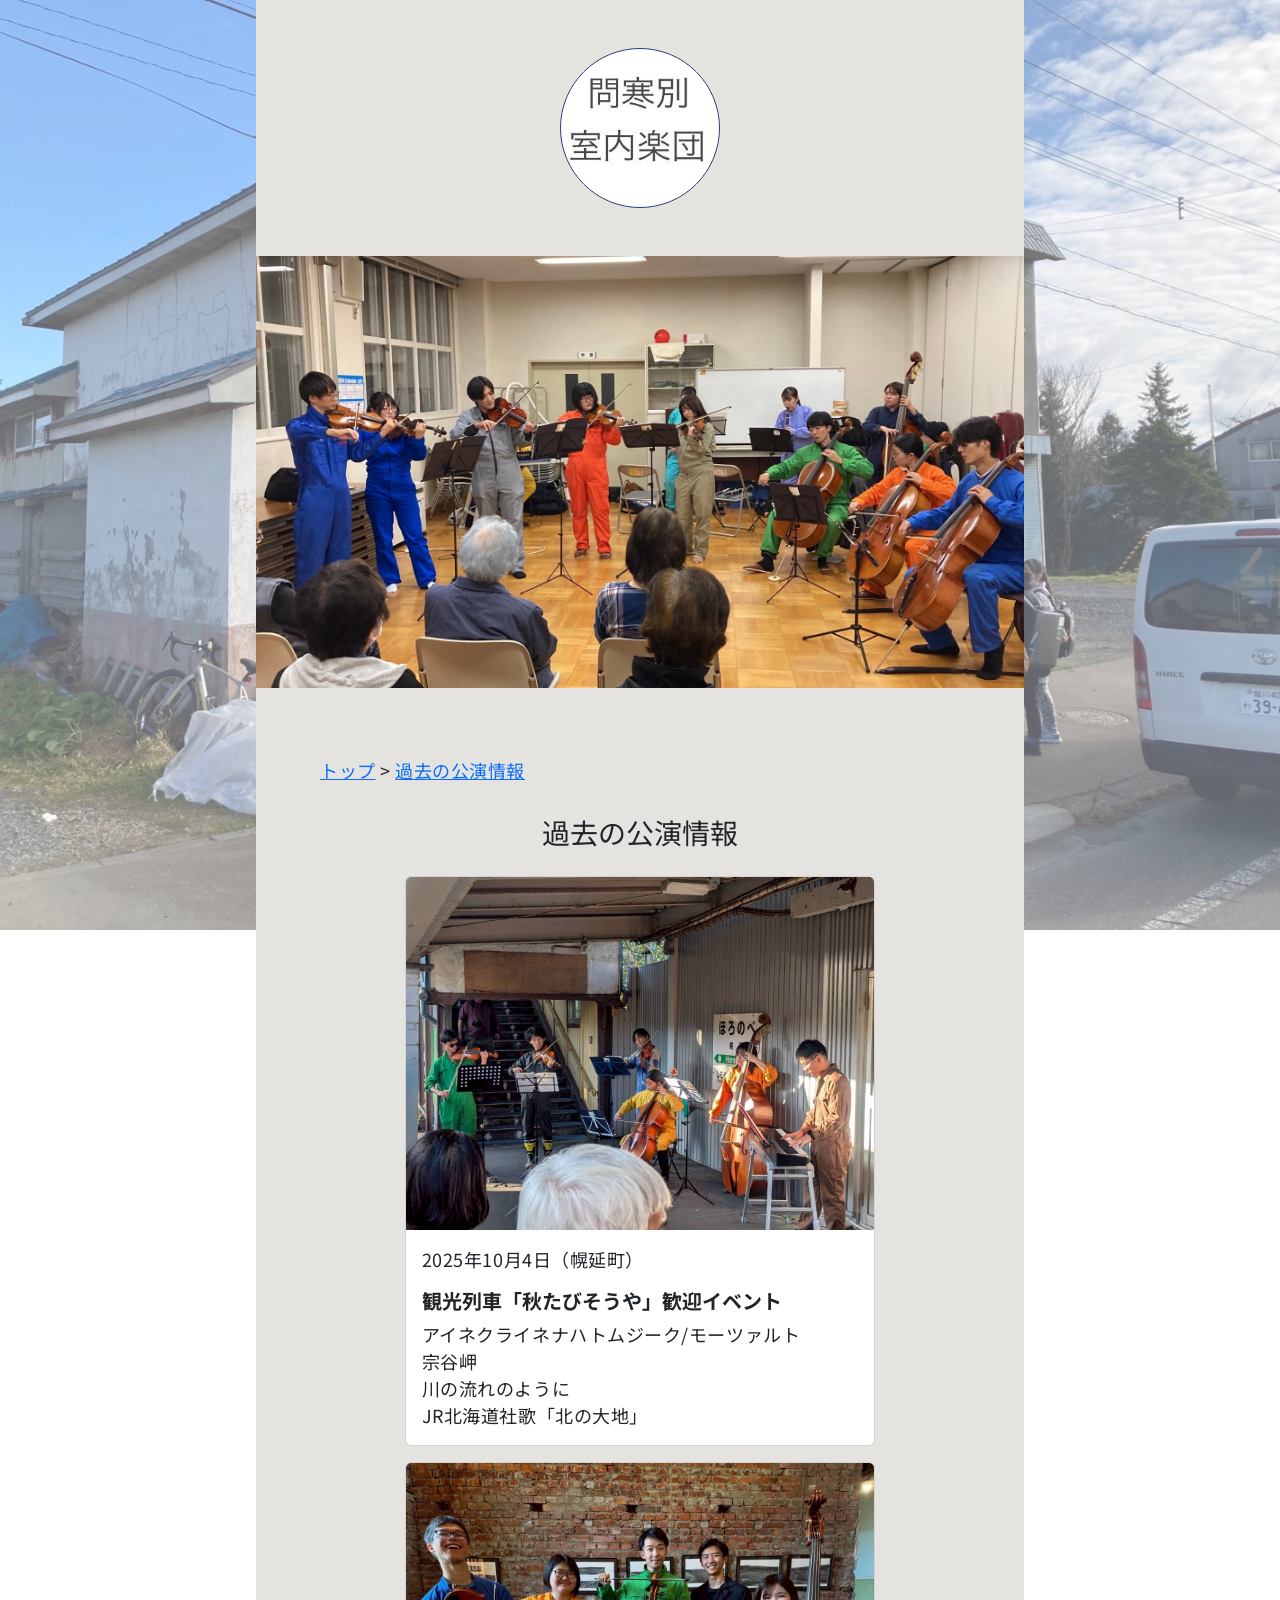
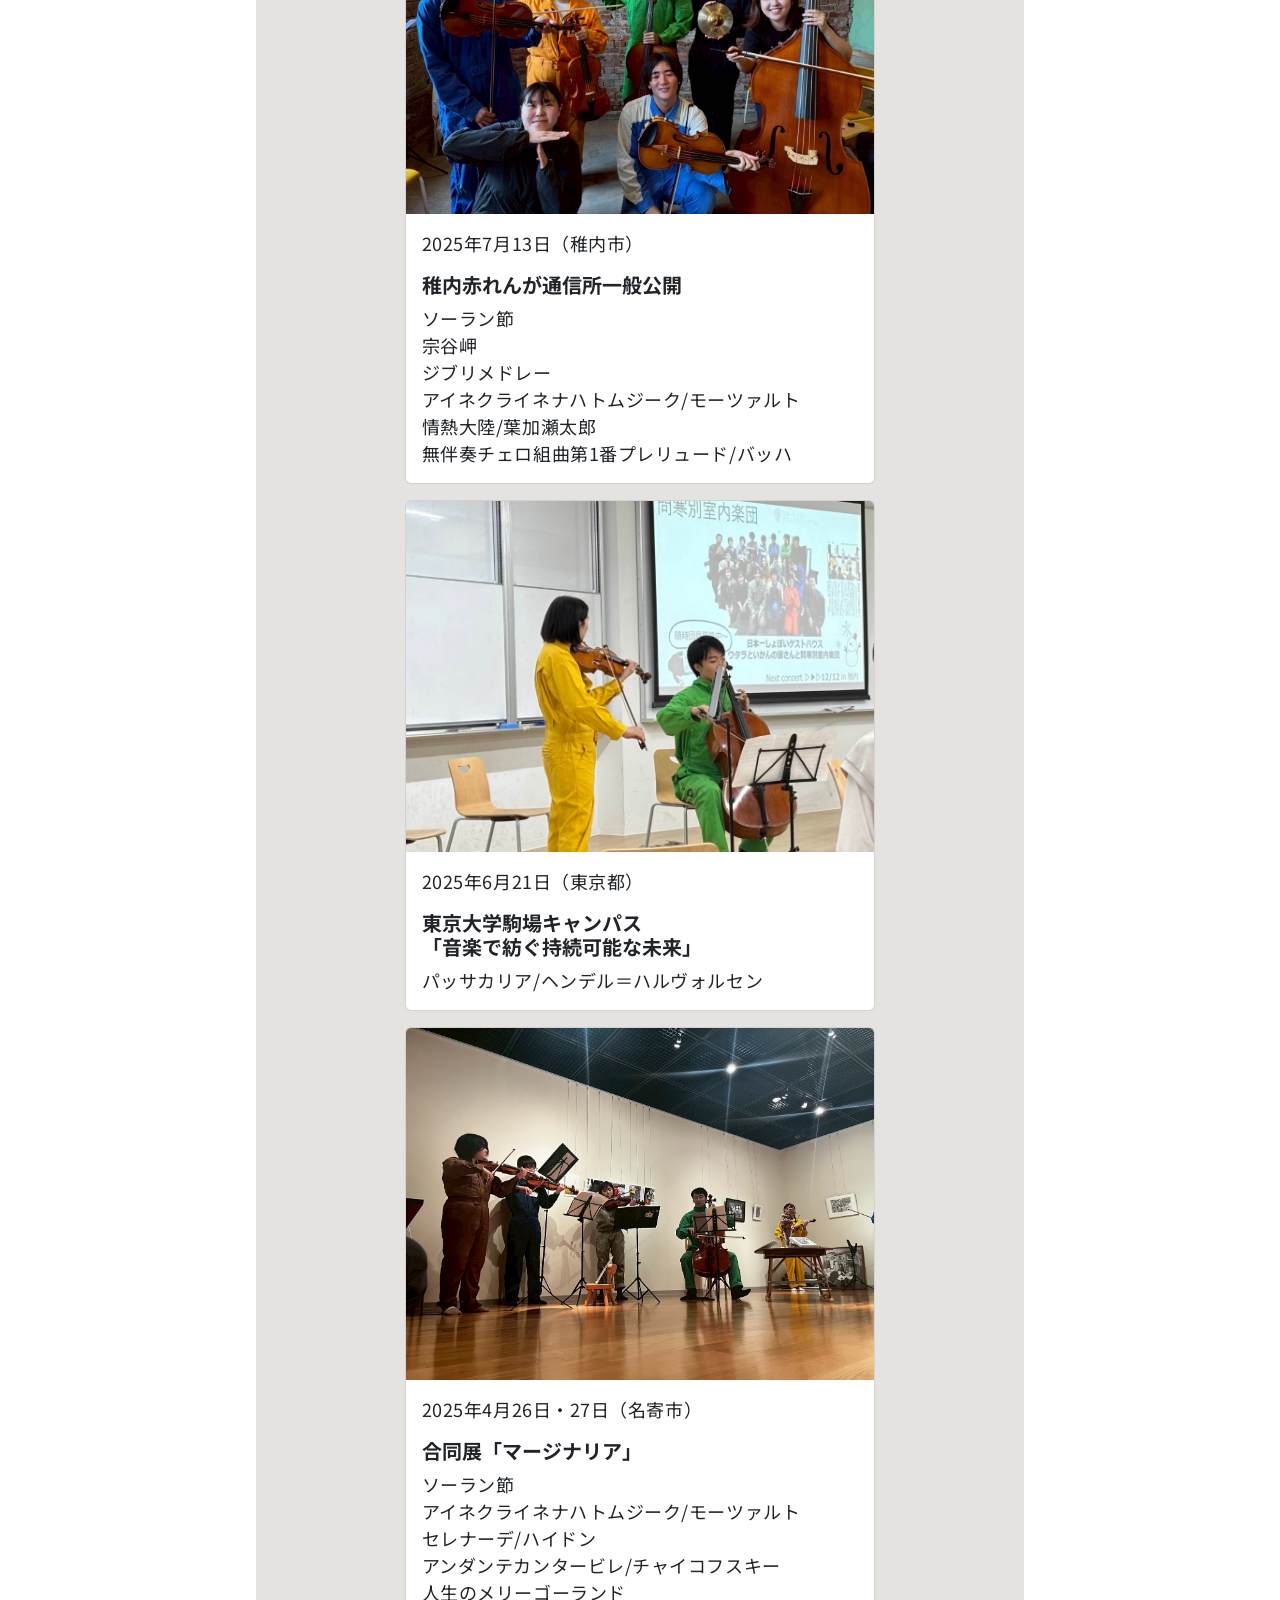
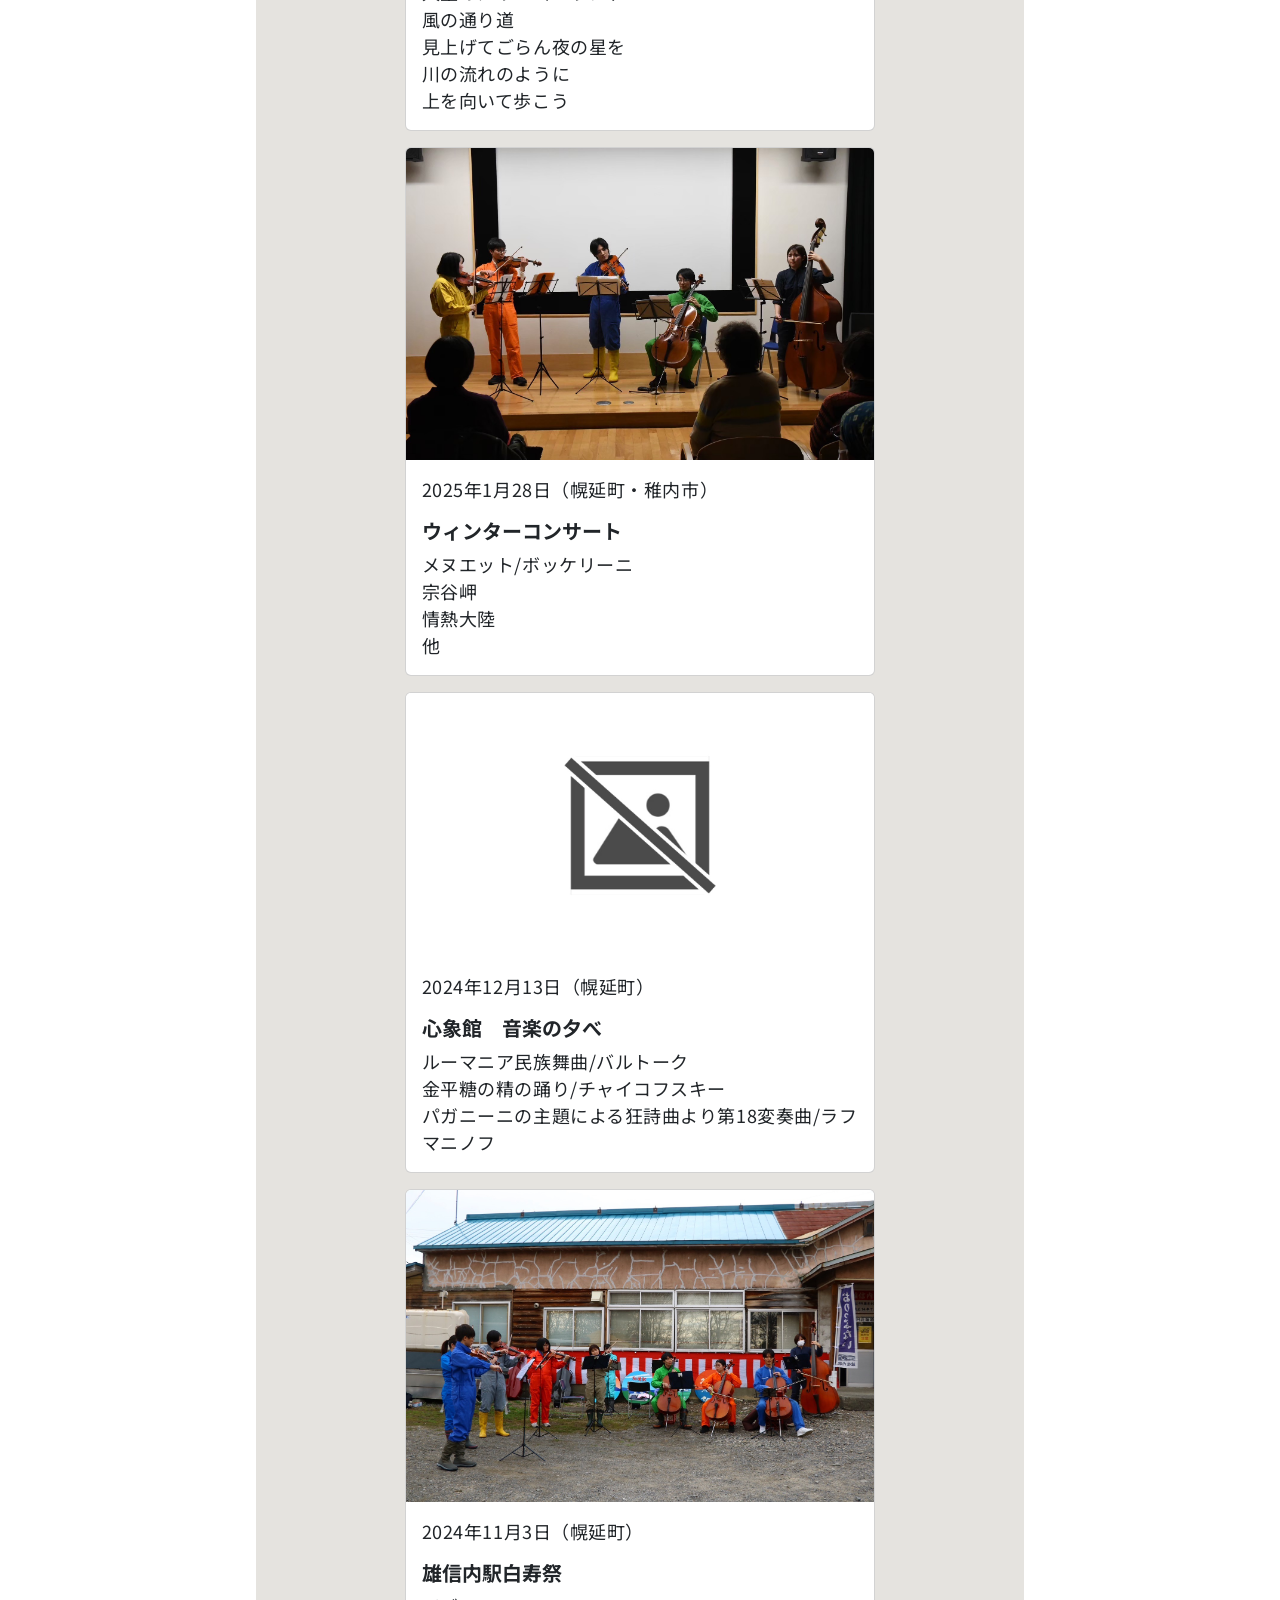
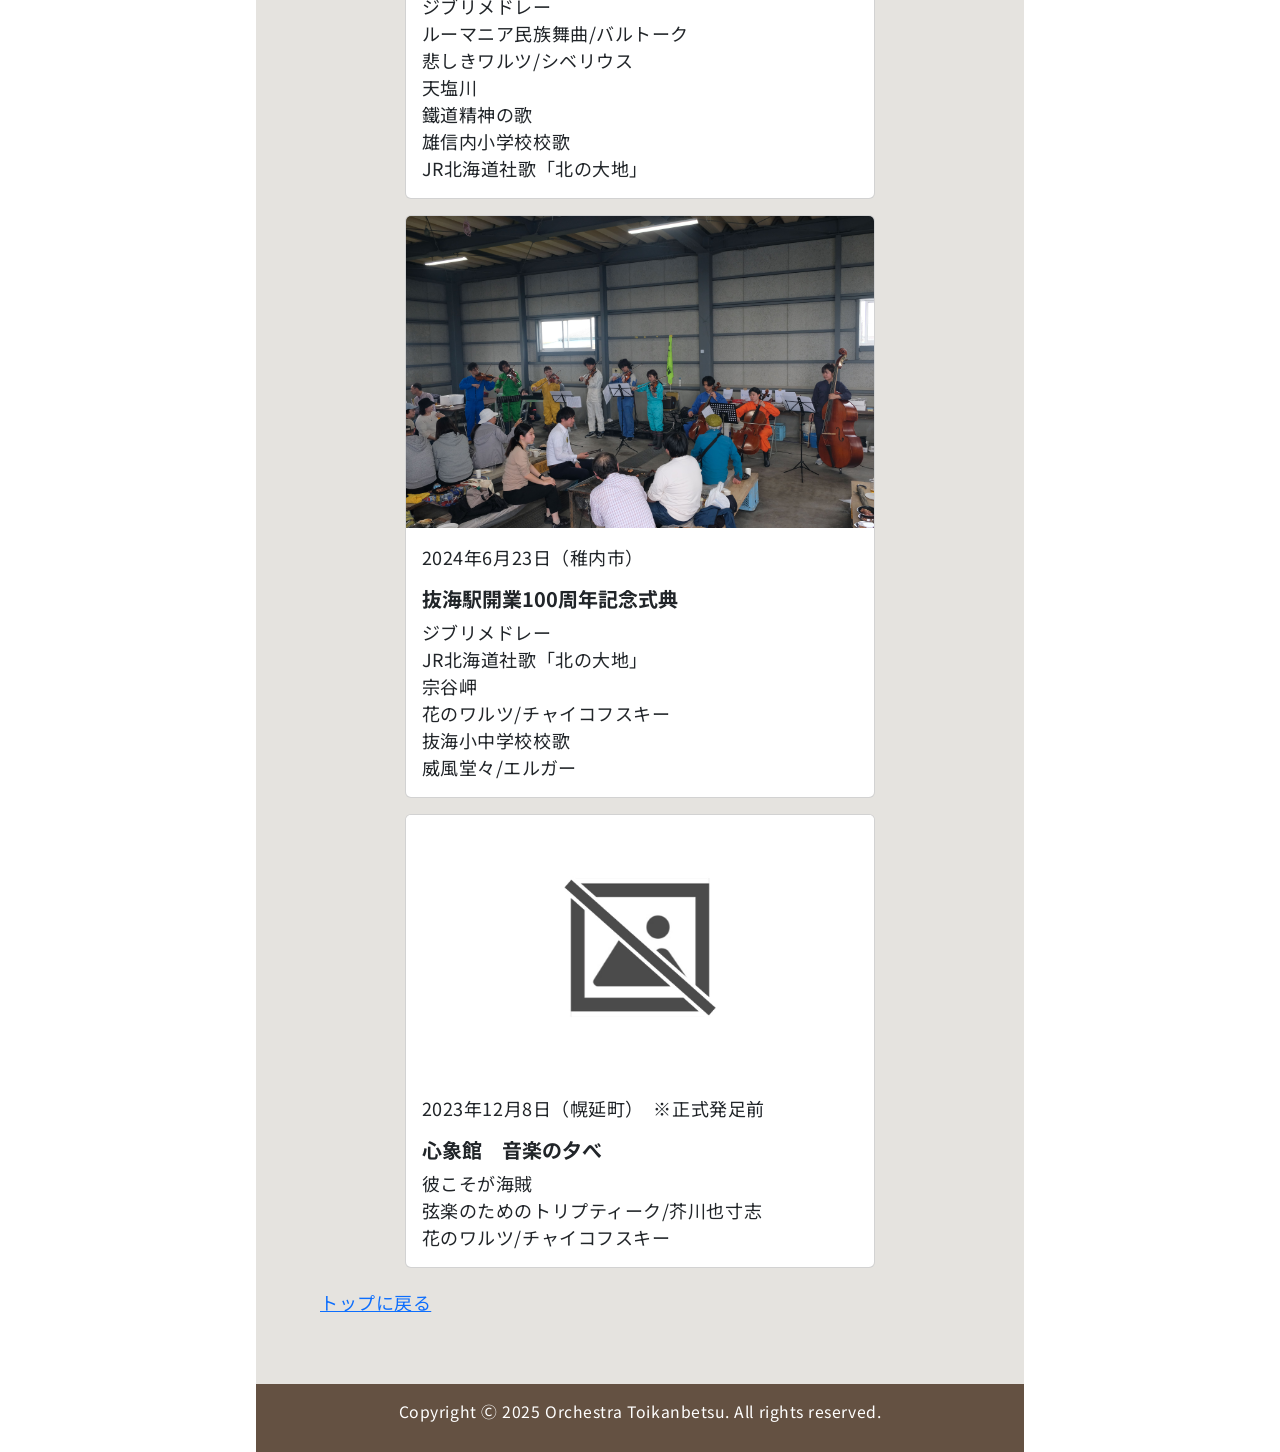
==== concert.html @ 3e986ba6 "upload files" ====
<!DOCTYPE html>
<html lang="ja">
<head>
    <meta name="viewport" content="width=device-width, initial-scale=1.0, maximum-scale=1.0, minimum-scale=1.0">
    <meta charset="UTF-8">
    <title>公演情報</title>

    <link rel="preconnect" href="https://fonts.googleapis.com">
    <link rel="preconnect" href="https://fonts.gstatic.com" crossorigin>
    <link href="https://fonts.googleapis.com/css2?family=Noto+Sans+JP:wght@100..900&display=swap" rel="stylesheet">

    <link href="https://cdn.jsdelivr.net/npm/bootstrap@5.3.0/dist/css/bootstrap.min.css" rel="stylesheet" integrity="sha384-9ndCyUaIbzAi2FUVXJi0CjmCapSmO7SnpJef0486qhLnuZ2cdeRhO02iuK6FUUVM" crossorigin="anonymous">
    <script src="https://cdn.jsdelivr.net/npm/bootstrap@5.3.0/dist/js/bootstrap.bundle.min.js" integrity="sha384-geWF76RCwLtnZ8qwWowPQNguL3RmwHVBC9FhGdlKrxdiJJigb/j/68SIy3Te4Bkz" crossorigin="anonymous"></script>

    <link rel="stylesheet" href="style.css">
</head>
<body>
    <div class="container p-0 h-100">
        <header class="pt-5 pb-5">
            <a href="index.html">
                <div id="headerIcon" class="mx-auto"></div>
            </a>
        </header>

        <img id="topImg" src="img/header.jpg">

        <div class="contents mx-auto">
            <div class="m-3">
                <p><a href="index.html">トップ</a> > <a href="#">過去の公演情報</a></p>
            </div>
            
            <div id="concerts">
                <h3 class="text-center">過去の公演情報</h3>
                    <div class="concert card m-3 mx-auto">
                        <img src="img/concerts/20251004.jpg" class="card-img-top">
                        <div class="card-body">
                            <p class="card-text">2025年10月4日（幌延町）</p>
                            <h5 class="card-title">観光列車「秋たびそうや」歓迎イベント</h5>
                            <p class="card-text">
                                アイネクライネナハトムジーク/モーツァルト<br>
                                宗谷岬<br>
                                川の流れのように<br>
                                JR北海道社歌「北の大地」
                            </p>
                        </div>
                    </div>

                    <div class="concert card m-3 mx-auto">
                        <img src="img/concerts/20250713.jpg" class="card-img-top">
                        <div class="card-body">
                            <p class="card-text">2025年7月13日（稚内市）</p>
                            <h5 class="card-title">稚内赤れんが通信所一般公開</h5>
                            <p class="card-text">
                                ソーラン節<br>
                                宗谷岬<br>
                                ジブリメドレー<br>
                                アイネクライネナハトムジーク/モーツァルト<br>
                                情熱大陸/葉加瀬太郎<br>
                                無伴奏チェロ組曲第1番プレリュード/バッハ
                            </p>
                        </div>
                    </div>

                    <div class="concert card m-3 mx-auto">
                        <img src="img/concerts/20250621.jpg" class="card-img-top">
                        <div class="card-body">
                            <p class="card-text">2025年6月21日（東京都）</p>
                            <h5 class="card-title">東京大学駒場キャンパス<br>
                                「音楽で紡ぐ持続可能な未来」</h5>
                            <p class="card-text">
                                パッサカリア/ヘンデル＝ハルヴォルセン
                            </p>
                        </div>
                    </div>

                    <div class="concert card m-3 mx-auto">
                        <img src="img/concerts/20250426.jpg" class="card-img-top">
                        <div class="card-body">
                            <p class="card-text">2025年4月26日・27日（名寄市）</p>
                            <h5 class="card-title">合同展「マージナリア」</h5>
                            <p class="card-text">
                                ソーラン節<br>
                                アイネクライネナハトムジーク/モーツァルト<br>
                                セレナーデ/ハイドン<br>
                                アンダンテカンタービレ/チャイコフスキー<br>
                                人生のメリーゴーランド<br>
                                風の通り道<br>
                                見上げてごらん夜の星を<br>
                                川の流れのように<br>
                                上を向いて歩こう
                            </p>
                        </div>
                    </div>

                    <div class="concert card m-3 mx-auto">
                        <img src="img/concerts/20250128.jpg" class="card-img-top">
                        <div class="card-body">
                            <p class="card-text">2025年1月28日（幌延町・稚内市）</p>
                            <h5 class="card-title">ウィンターコンサート</h5>
                            <p class="card-text">
                                メヌエット/ボッケリーニ<br>
                                宗谷岬<br>
                                情熱大陸<br>
                                他
                            </p>
                        </div>
                    </div>

                    <div class="concert card m-3 mx-auto">
                        <img src="img/concerts/NoImage.jpg" class="card-img-top">
                        <div class="card-body">
                            <p class="card-text">2024年12月13日（幌延町）</p>
                            <h5 class="card-title">心象館　音楽の夕べ</h5>
                            <p class="card-text">
                                ルーマニア民族舞曲/バルトーク<br>
                                金平糖の精の踊り/チャイコフスキー<br>
                                パガニーニの主題による狂詩曲より第18変奏曲/ラフマニノフ
                            </p>
                        </div>
                    </div>

                    <div class="concert card m-3 mx-auto">
                        <img src="img/concerts/20241103.jpg" class="card-img-top">
                        <div class="card-body">
                            <p class="card-text">2024年11月3日（幌延町）</p>
                            <h5 class="card-title">雄信内駅白寿祭</h5>
                            <p class="card-text">
                                ジブリメドレー<br>
                                ルーマニア民族舞曲/バルトーク<br>
                                悲しきワルツ/シベリウス<br>
                                天塩川<br>
                                鐵道精神の歌<br>
                                雄信内小学校校歌<br>
                                JR北海道社歌「北の大地」
                            </p>
                        </div>
                    </div>

                    <div class="concert card m-3 mx-auto">
                        <img src="img/concerts/20240623.jpg" class="card-img-top">
                        <div class="card-body">
                            <p class="card-text">2024年6月23日（稚内市）</p>
                            <h5 class="card-title">抜海駅開業100周年記念式典</h5>
                            <p class="card-text">
                                ジブリメドレー<br>
                                JR北海道社歌「北の大地」<br>
                                宗谷岬<br>
                                花のワルツ/チャイコフスキー<br>
                                抜海小中学校校歌<br>
                                威風堂々/エルガー
                            </p>
                        </div>
                    </div>

                    <div class="concert card m-3 mx-auto">
                        <img src="img/concerts/NoImage.jpg" class="card-img-top">
                        <div class="card-body">
                            <p class="card-text">2023年12月8日（幌延町）　※正式発足前</p>
                            <h5 class="card-title">心象館　音楽の夕べ</h5>
                            <p class="card-text">
                                彼こそが海賊<br>
                                弦楽のためのトリプティーク/芥川也寸志<br>
                                花のワルツ/チャイコフスキー
                            </p>
                        </div>
                    </div>
            </div>

            <div class="m-3">
                <p><a href="index.html">トップに戻る</a></p>
            </div>
        </div>

        <footer class="p-2">
            <p class="text-center"><small>Copyright Ⓒ 2025 Orchestra Toikanbetsu. All rights reserved.</small></p>
        </footer>
        
    </div>
    
</body>
</html>
---- style.css ----
/* フォント */
h1, h2, h3{
    font-family: "Noto Sans JP", sans-serif !important;
    font-weight: 400;
    line-height: 2; 
  }
p{
    font-family: "Noto Sans JP", sans-serif !important;
    font-optical-sizing: auto;
    font-style: normal;
    /* font-size: 18px; */
    font-size: clamp(0.875rem, 1vw + 0.5rem, 1.125rem);
    line-height: 2;
    letter-spacing: 0.03em;
}
.concert h5{
    font-family: "Noto Sans JP", sans-serif !important;
    font-weight: 700;
}
.concert p{
    line-height: 1.5; 
}

/* 共通 */
.container {
    width: 768px;
    background-color: #E5E3DF;
}

/* ヘッダー */
#headerIcon {
    background-image: url(img/config/header-icon.jpg);
    background-size: 100%;
    background-position: center;
    background-repeat: no-repeat;
    border: solid 1px #2F3D75;
    border-radius: 50%;
}
#topImg {
    width: 100%;
    object-fit: cover;
}

/* フッター */
footer {
    color: white;
    background-color: #645142;
}

/* メニュー */
#menuIcon {
    position: fixed;
    top: 20px;
    right: 20px;
    width: 50px;
    height: 50px;
    background: #2F3D75;
    border-radius: 50%;
    box-shadow: 0 4px 6px rgba(0, 0, 0, 0.1);
    display: flex;
    flex-direction: column;
    justify-content: center;
    align-items: center;
    cursor: pointer;
    transition: transform 0.3s;
    z-index: 1000;
    background-image: url('img/config/menu-icon.svg');
    background-size: 50%;
    background-position: center;
    background-repeat: no-repeat;
}

#menuIcon:hover {
    transform: scale(1.1);
}

#menuIcon.open {
    background-image: url('img/config/close-icon.svg');
    background-size: 50%;
    background-position: center;
    background-repeat: no-repeat;
}

#menuOverlay {
    position: fixed;
    top: 0;
    left: 0;
    width: 100%;
    height: 100%;
    background: rgba(0, 0, 0, 0.8);
    display: flex;
    justify-content: center;
    align-items: center;
    opacity: 0;
    visibility: hidden;
    transition: opacity 0.3s, visibility 0.3s;
    z-index: 999;
}

#menuContent {
    background-color: white;
    padding: 20px;
    border-radius: 10px;
    text-align: center;
    width: 80%;
    max-width: 300px;
}

#menuList {
    list-style: none;
    padding: 0;
}
#menuList li {
    margin: 15px 0;
}
#menuList a {
    text-decoration: none;
    color: black;
    font-size: 18px;
    transition: color 0.3s;
}
#menuList a:hover {
    color: #ffcc00;
}

#menuOverlay.active {
    opacity: 1;
    visibility: visible;
}

/* ギャラリー */
.scroll-container {
    overflow-x: auto;
    white-space: nowrap;
    -webkit-overflow-scrolling: touch;
    scrollbar-width: none;
}
.scroll-item {
    width: 250px;
    height: auto;
    margin-right: 20px;
    object-fit: cover;
}

/* 広告 */
#advertisment {
    display: flex;
    text-align: center;
}


/* PC・タブレットサイズ*/
@media screen and (min-width:576px){
    body {
        background-image: url('img/background.jpg');
        background-size: cover;
        background-attachment: fixed;
        background-position: center;
        background-repeat: no-repeat;
        background-color:rgba(255,255,255,0.4);
        background-blend-mode:lighten;
    }
    header {
        padding-top: 3rem;
        padding-bottom: 3rem;
    }
    #headerIcon {
        width: 10rem;
        height: 10rem;
    }
    #advertisement img{
        width: 49.5%;
        padding: 0 3%;
    }
    .contents {
        padding: 3rem;
    }
    .concert.card {
        width: 70%;
    }    
}
/* スマホサイズ */
@media screen and (max-width: 575px) {
    body {
        background-image: none;
    }
    header {
        padding-top: 1rem;
        padding-bottom: 1rem;
    }
    #headerIcon {
        width: 7rem;
        height: 7rem;
    }
    .container {
        width: 100%;
    }
    #advertisement img{
        display: block;
        margin: 1rem auto;
        width: 80%;
    }
    .contents {
        padding: 1rem;
    }
    .concert.card {
        width: 90%;
    }
}
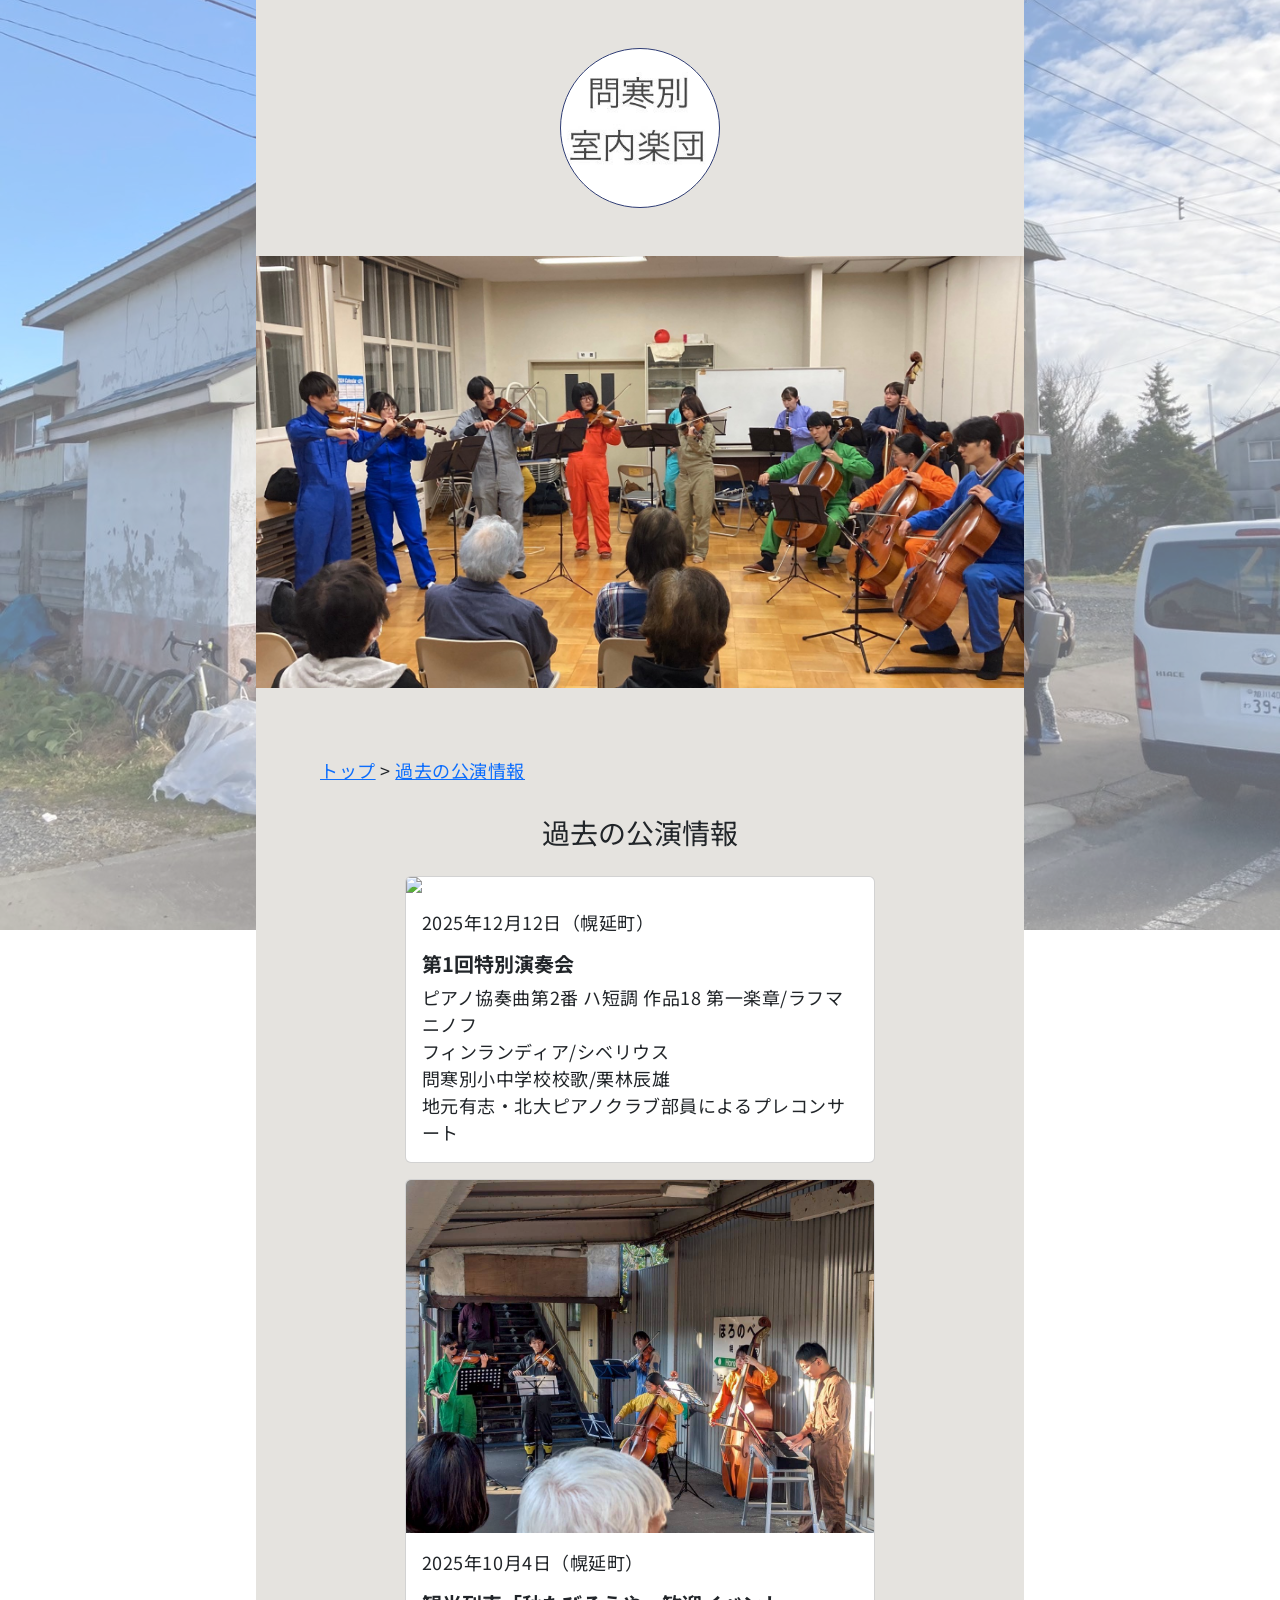
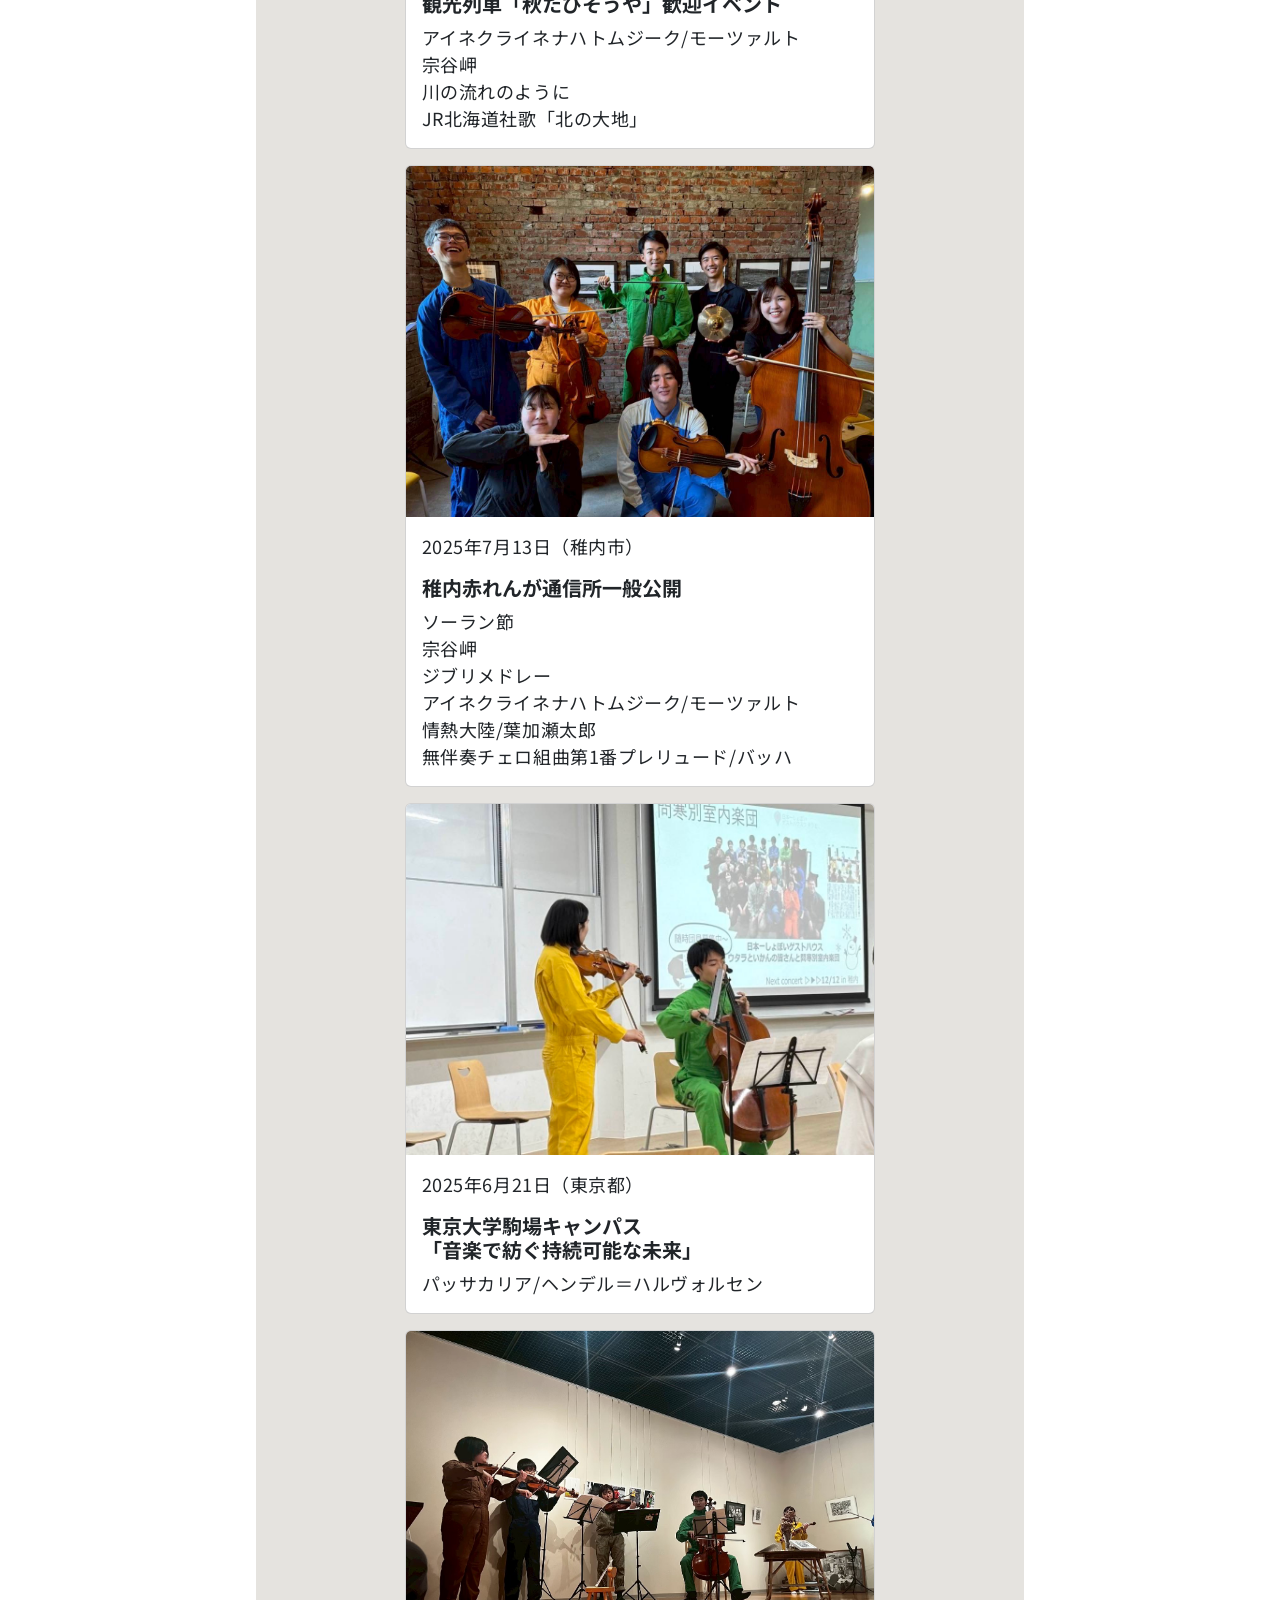
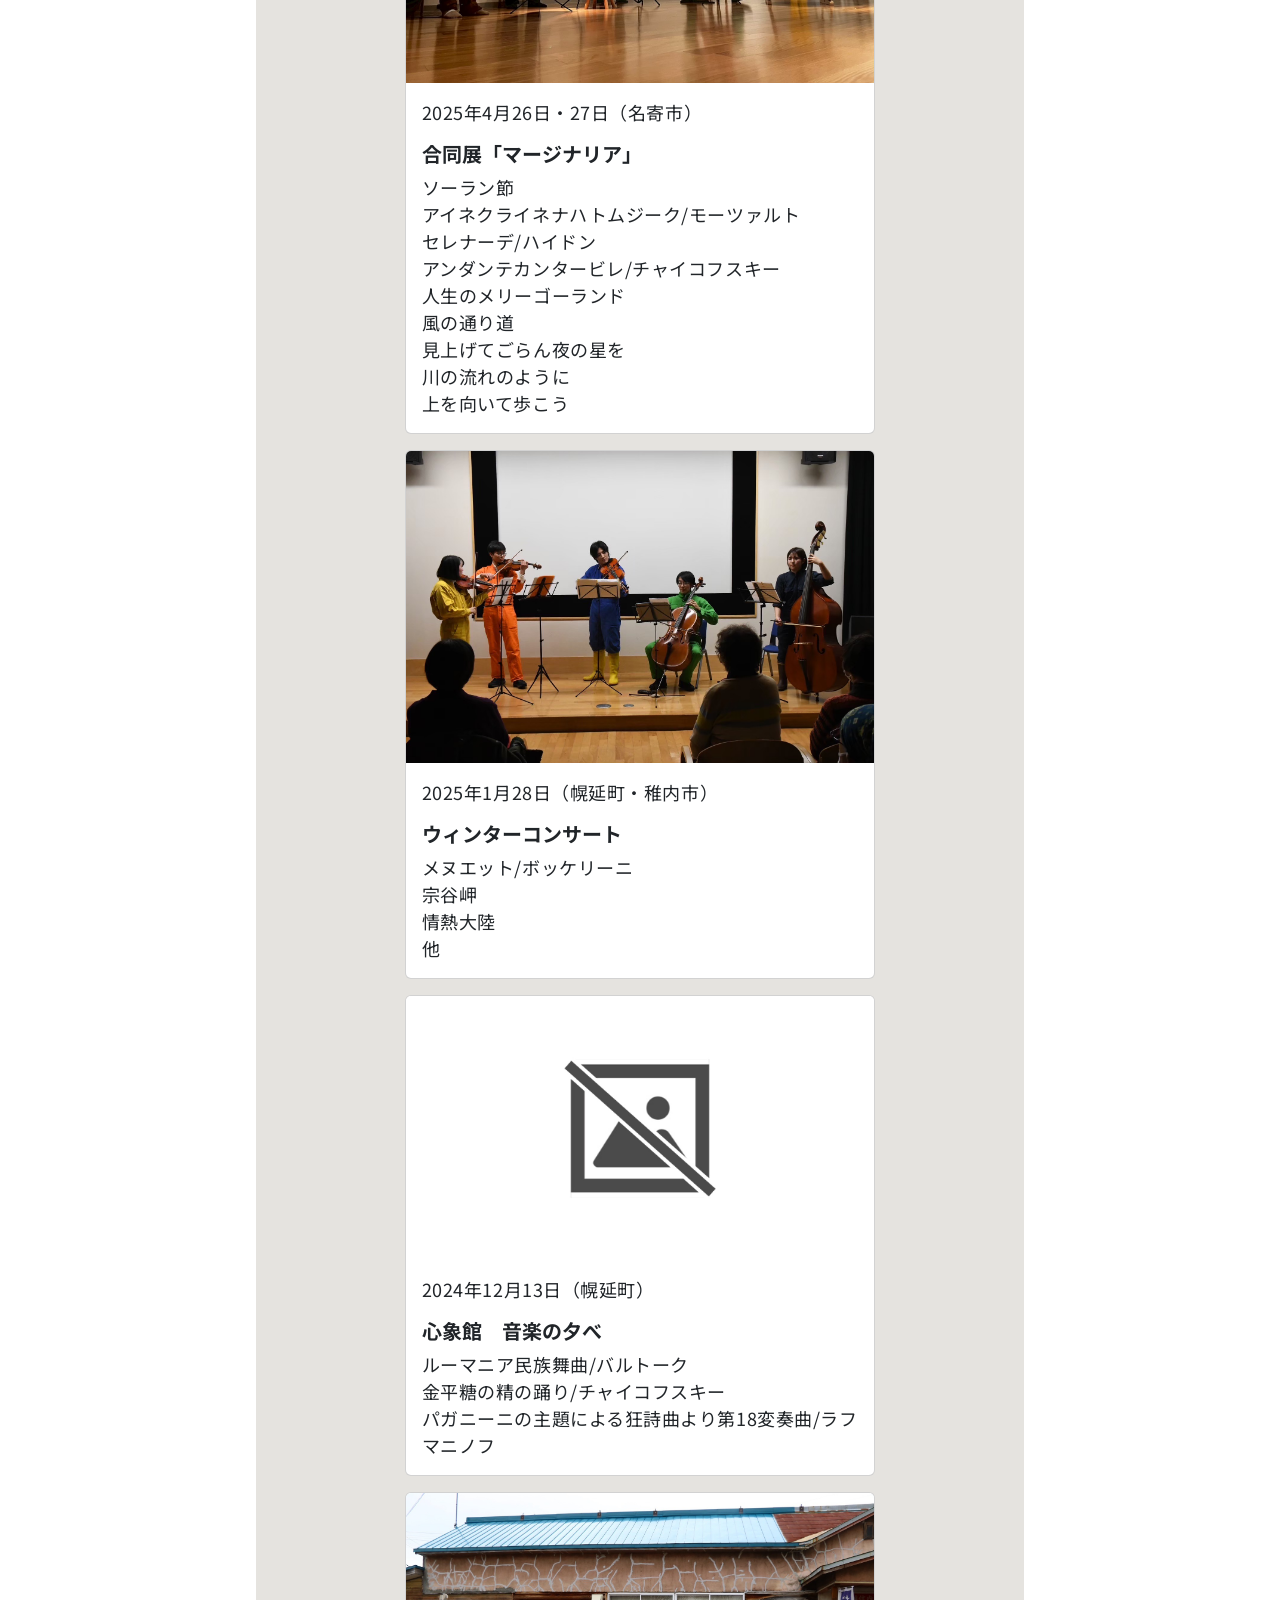
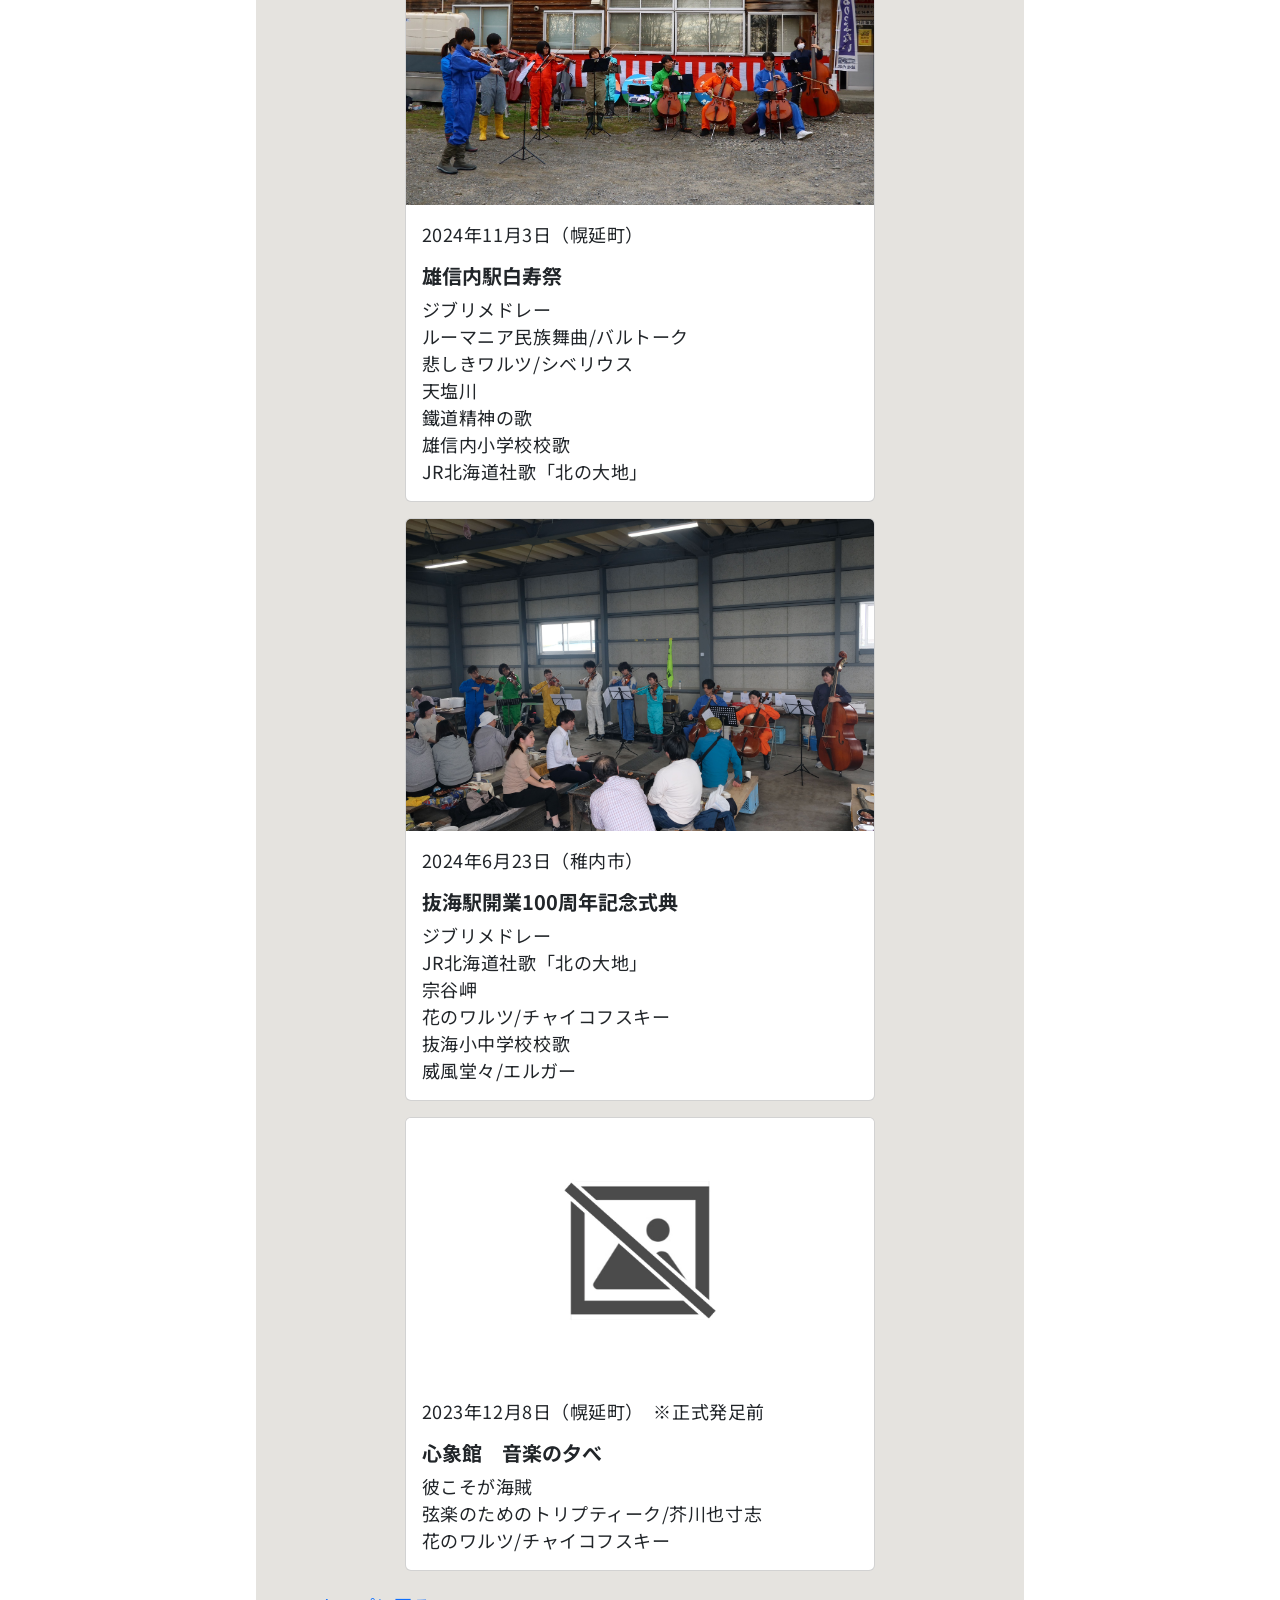
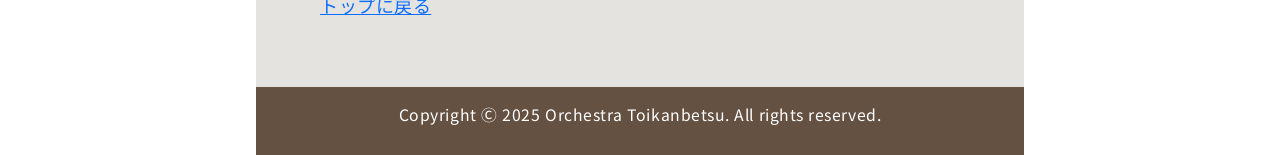
==== commit d20af0b8: "Update concert.html" ====
--- a/concert.html
+++ b/concert.html
@@ -31,6 +31,20 @@
             
             <div id="concerts">
                 <h3 class="text-center">過去の公演情報</h3>
+                    <div class="concert card m-3 mx-auto">
+                        <img src="img/concerts/20251212.jpg" class="card-img-top">
+                        <div class="card-body">
+                            <p class="card-text">2025年12月12日（幌延町）</p>
+                            <h5 class="card-title">第1回特別演奏会</h5>
+                            <p class="card-text">
+                                ピアノ協奏曲第2番 ハ短調 作品18 第一楽章/ラフマニノフ<br>
+                                フィンランディア/シベリウス<br>
+                                問寒別小中学校校歌/栗林辰雄<br>
+                                地元有志・北大ピアノクラブ部員によるプレコンサート
+                            </p>
+                        </div>
+                    </div>
+                
                     <div class="concert card m-3 mx-auto">
                         <img src="img/concerts/20251004.jpg" class="card-img-top">
                         <div class="card-body">
@@ -178,4 +192,4 @@
     </div>
     
 </body>
-</html>+</html>
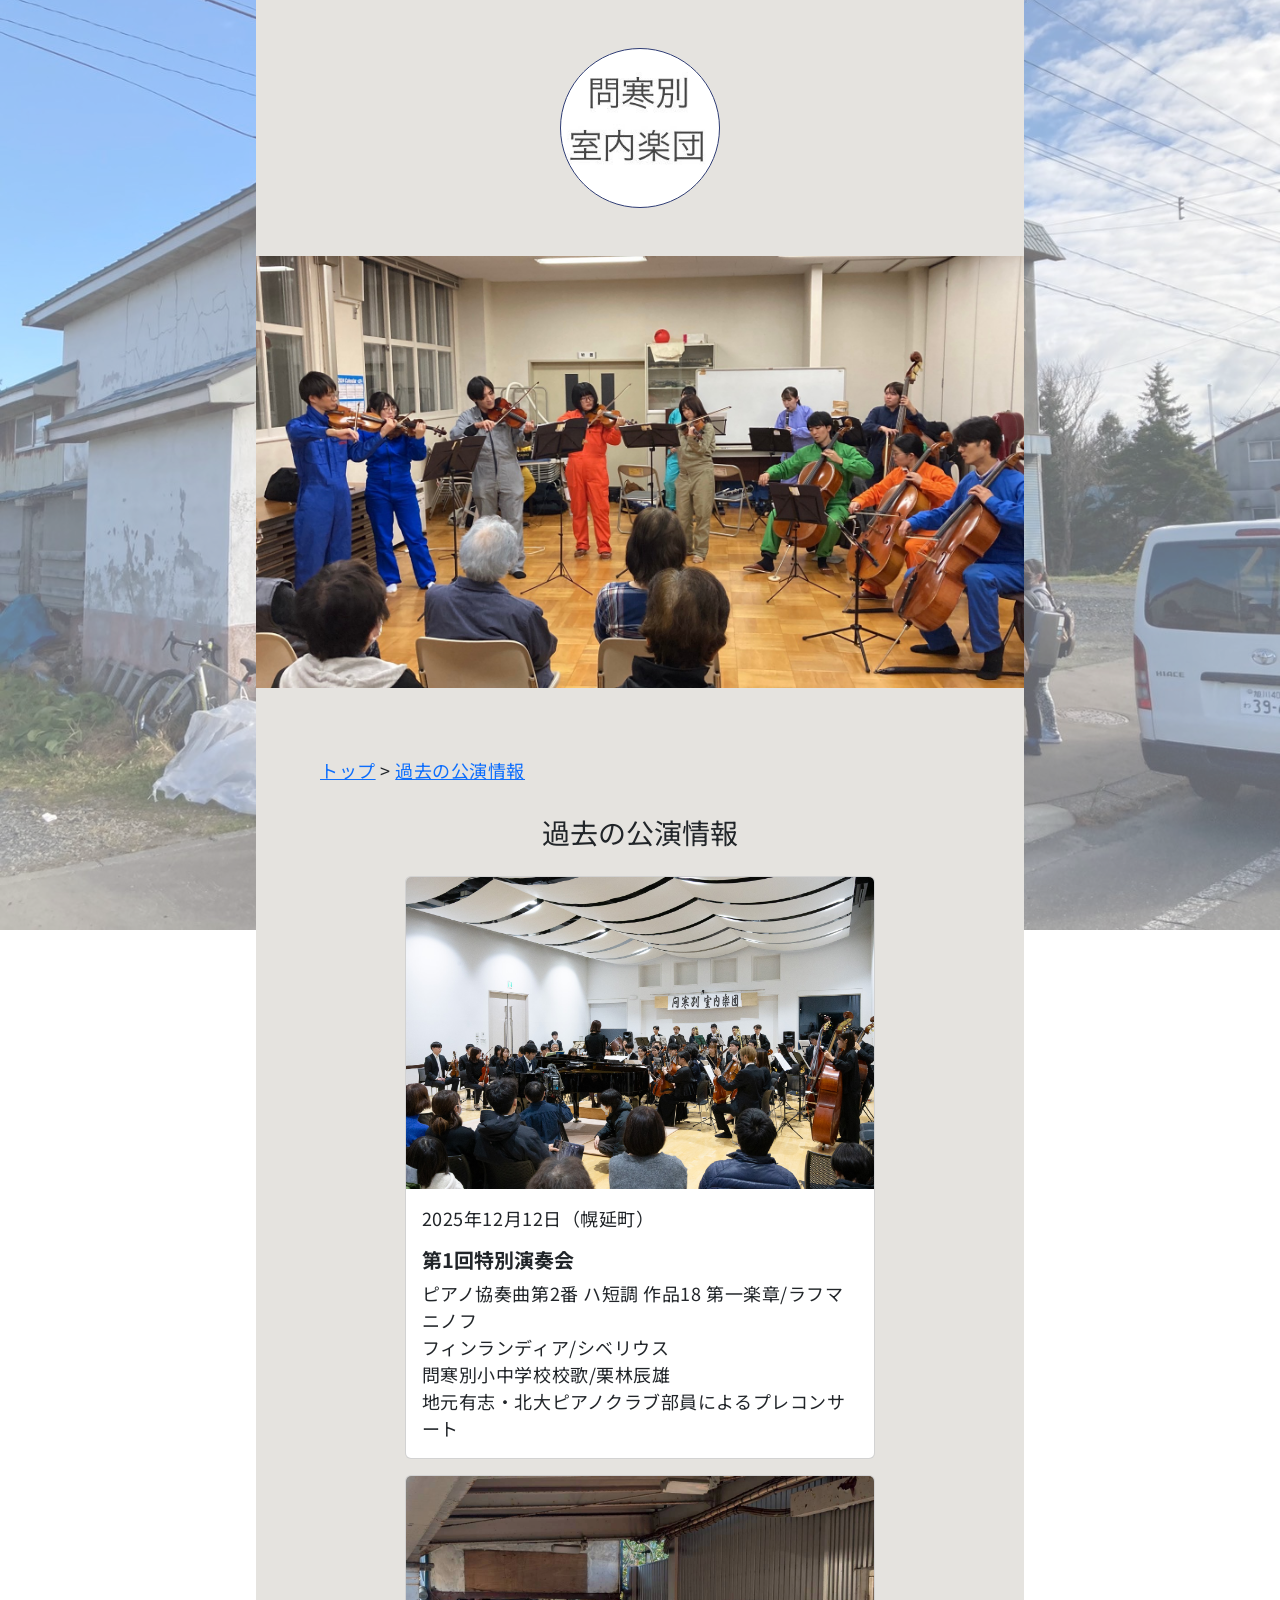
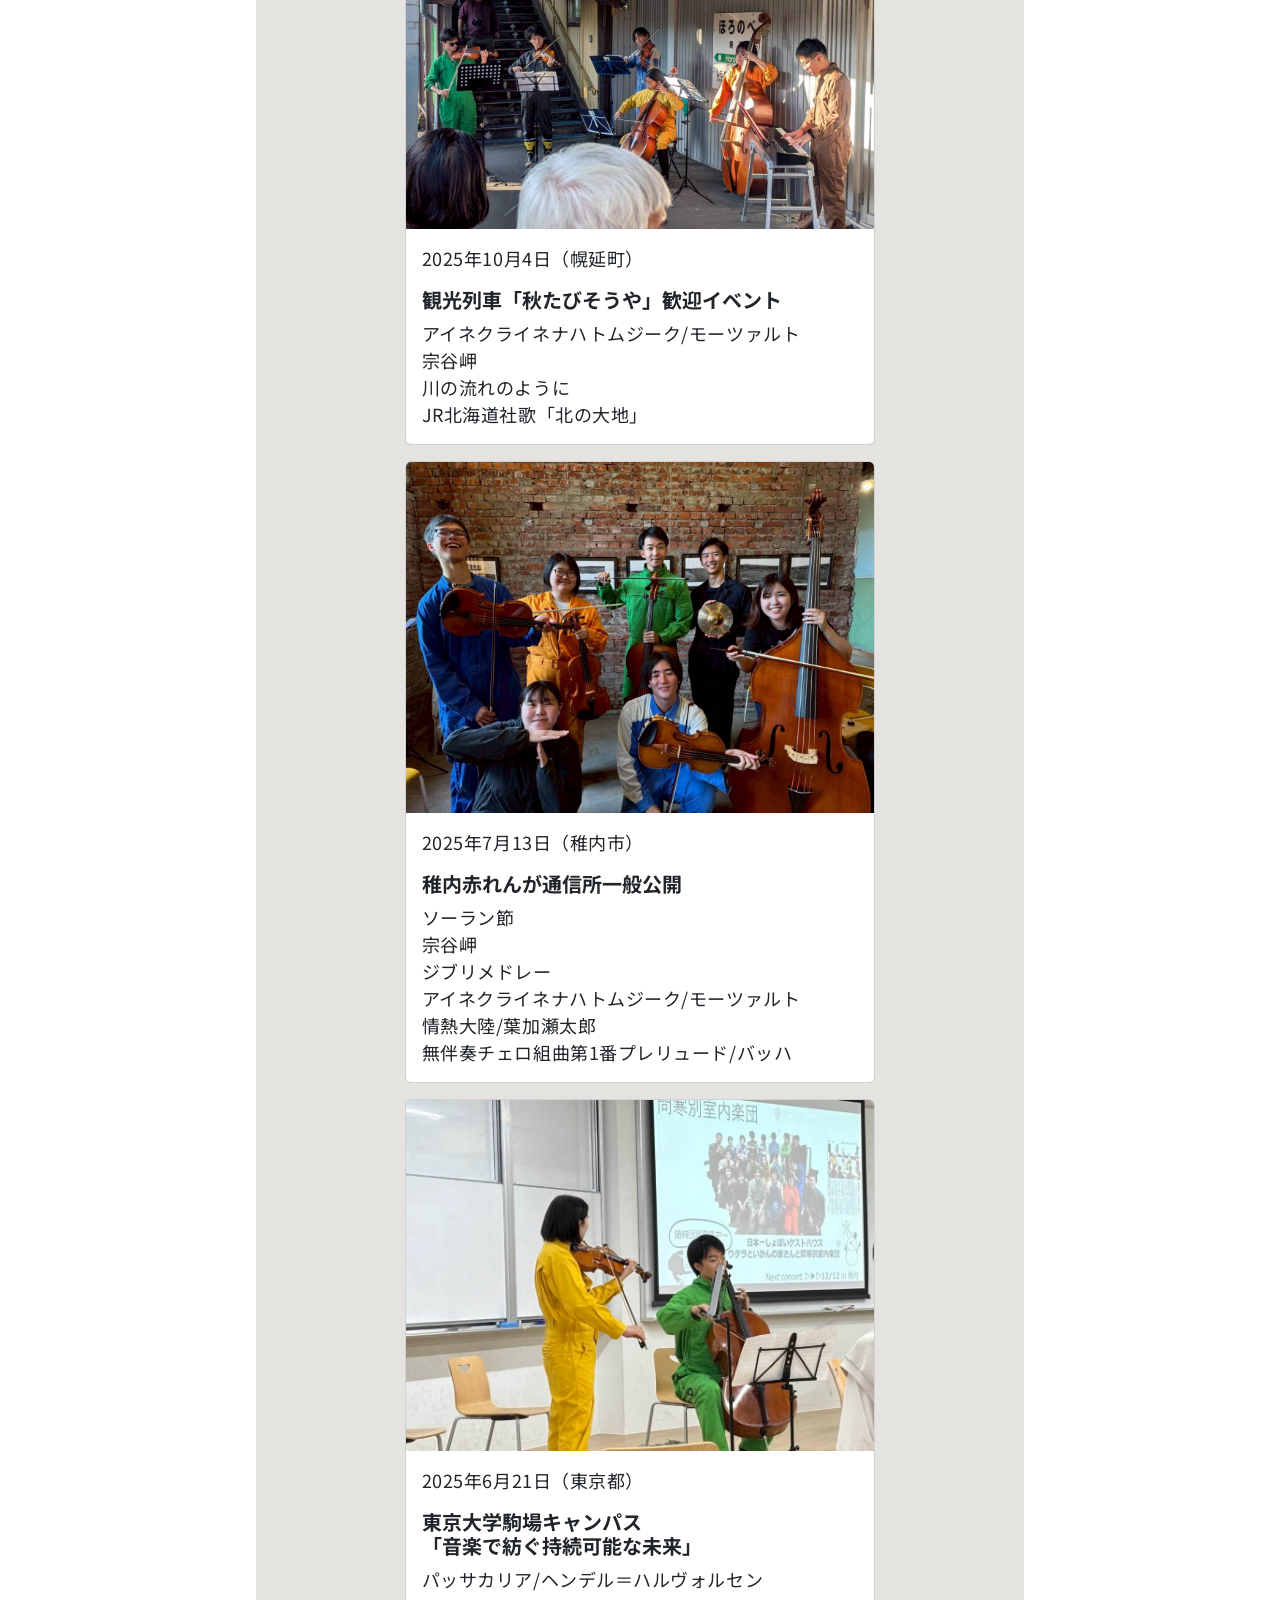
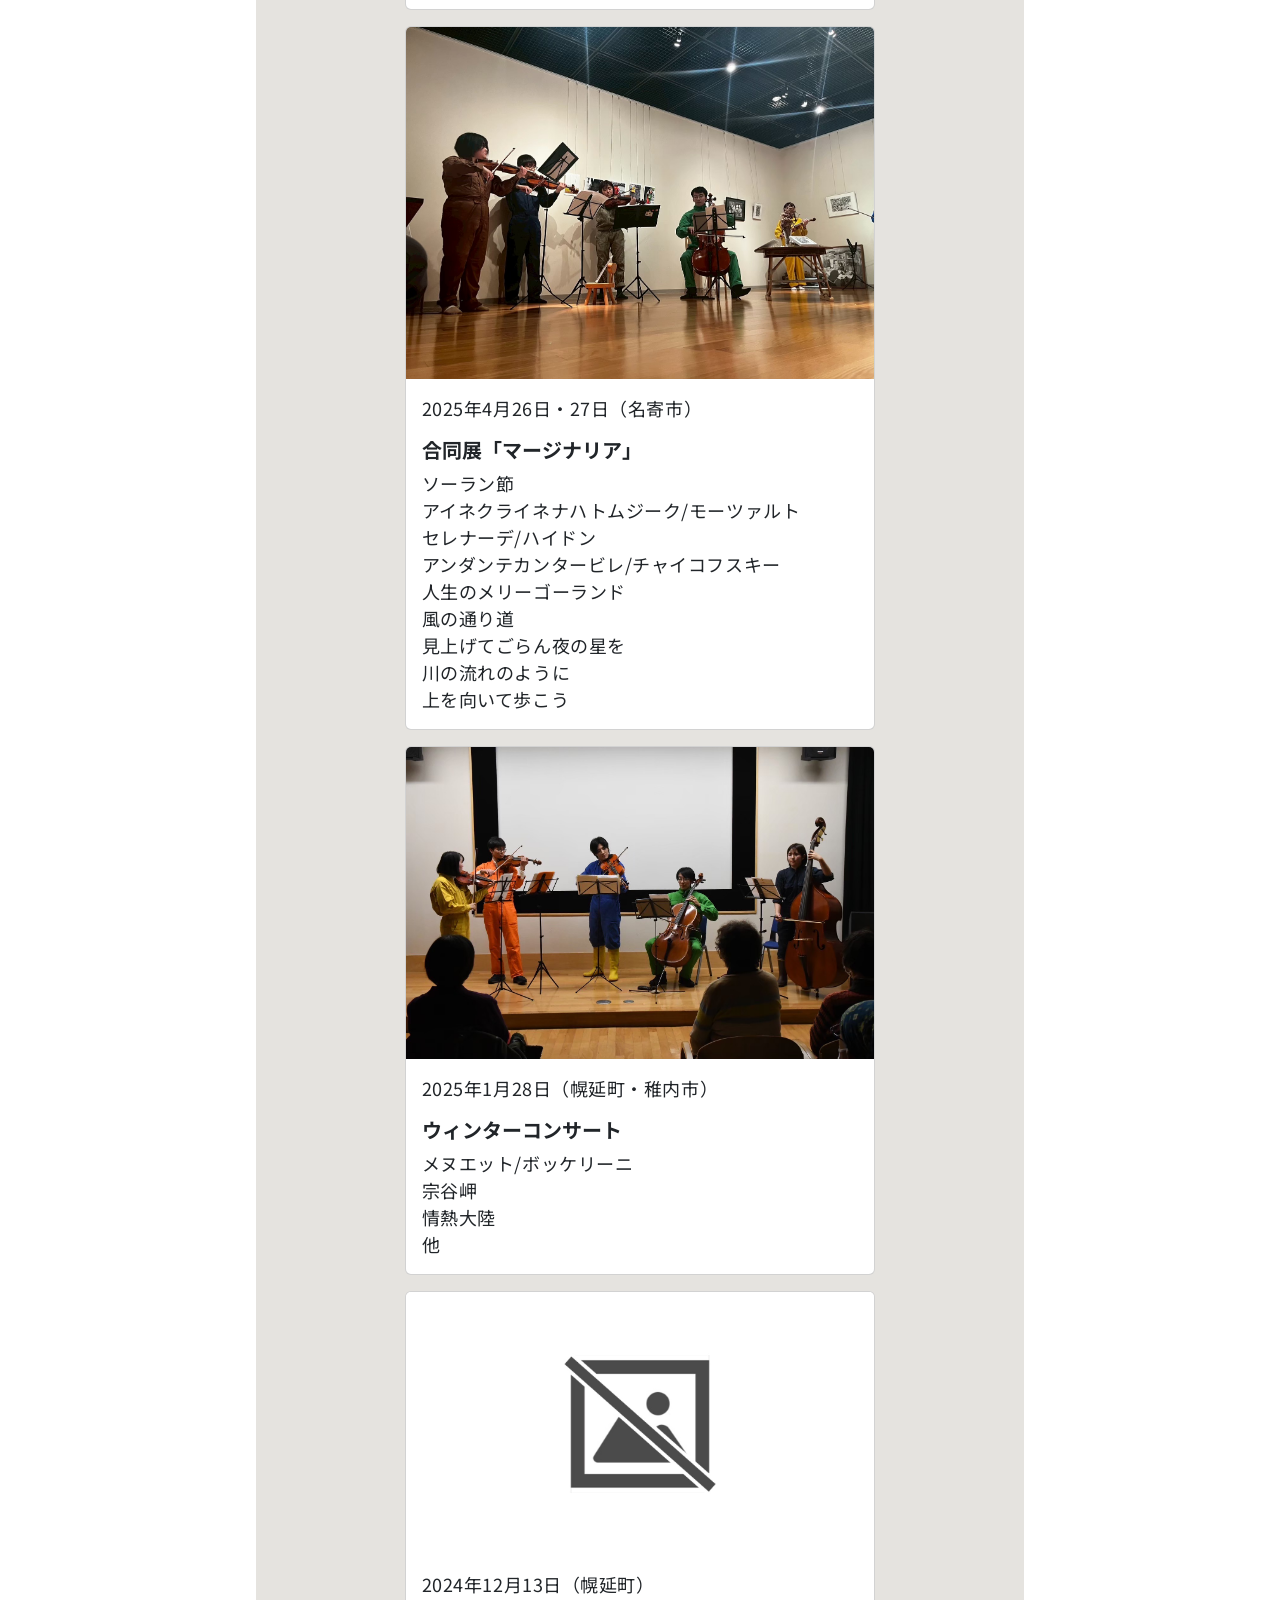
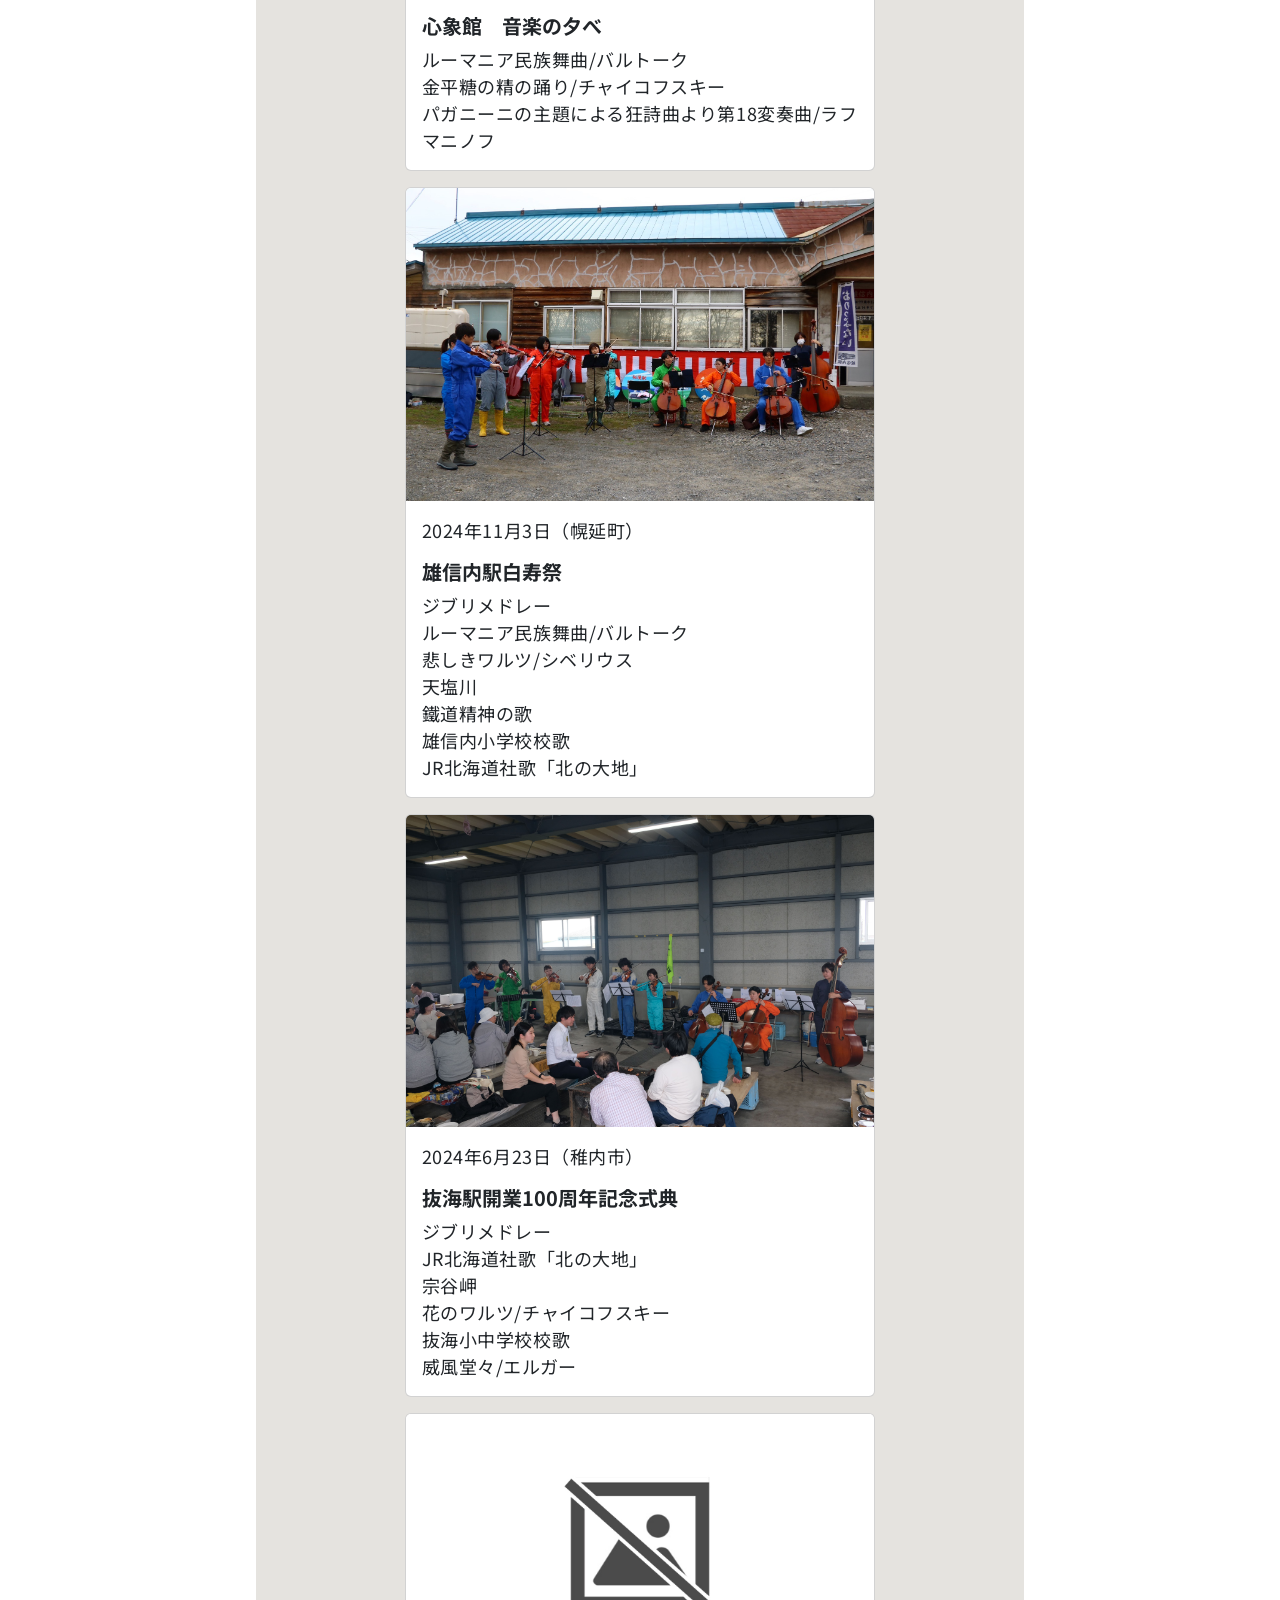
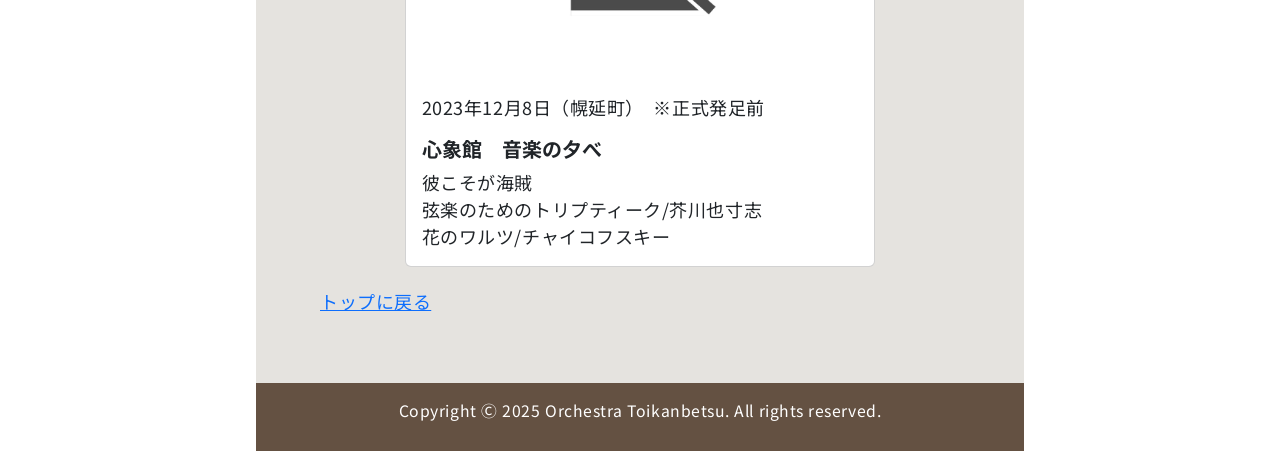
==== commit f8a7a9f4: "Update concert.html" ====
--- a/concert.html
+++ b/concert.html
@@ -32,7 +32,7 @@
             <div id="concerts">
                 <h3 class="text-center">過去の公演情報</h3>
                     <div class="concert card m-3 mx-auto">
-                        <img src="img/concerts/20251212.jpg" class="card-img-top">
+                        <img src="img/concerts/20251212.JPG" class="card-img-top">
                         <div class="card-body">
                             <p class="card-text">2025年12月12日（幌延町）</p>
                             <h5 class="card-title">第1回特別演奏会</h5>
